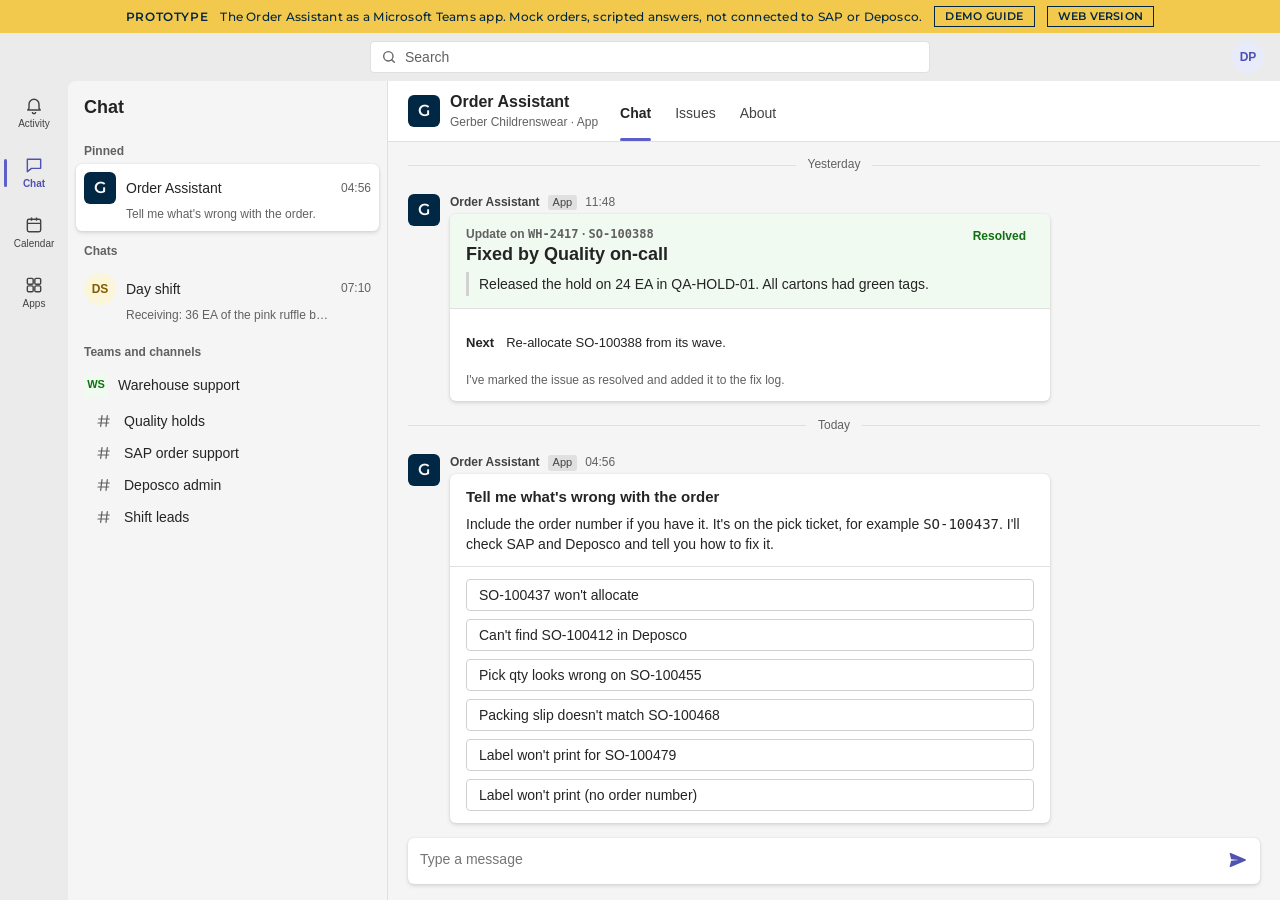
==== teams.html @ 1ad39b42 "Add a Microsoft Teams version of the prototype teams.html shows the Order Assistant as a Teams app, " ====
<!doctype html>
<html lang="en">
<head>
<meta charset="utf-8">
<title>Order Assistant in Teams</title>
<meta name="viewport" content="width=device-width, initial-scale=1, viewport-fit=cover">
<link rel="preconnect" href="https://fonts.googleapis.com">
<link rel="preconnect" href="https://fonts.gstatic.com" crossorigin>
<link rel="stylesheet" href="https://fonts.googleapis.com/css2?family=Montserrat:wght@500;600&display=swap">
<style>
/* The Teams client controls fonts and colors, so the chrome and cards use a neutral
   Teams-like theme. Gerber shows up where a real Teams app can: the app icon, name,
   copy and the prototype banner (Maize, from .claude/skills/gerber-style-guide). */
:root {
  /* Gerber brand primitives */
  --gcw-navy: #002744;
  --gcw-cream: #F9F5F3;
  --gcw-maize: #F2C94C;

  /* Teams-like host theme */
  --t-frame: #EBEBEB;
  --t-list: #F5F5F5;
  --t-thread: #F5F5F5;
  --t-card: #FFFFFF;
  --t-hover: #E6E6E6;
  --t-selected: #FFFFFF;
  --t-ink: #242424;
  --t-ink-2: #424242;
  --t-ink-3: #616161;
  --t-line: #E0E0E0;
  --t-line-strong: #D1D1D1;
  --t-accent: #5B5FC7;
  --t-accent-hover: #4F52B2;
  --t-accent-text: #4F52B2;
  --t-accent-soft: #E8EBFA;
  --t-accent-ink: #FFFFFF;
  --t-me: #E8EBFA;
  --t-bad: #B10E1C;
  --t-bad-soft: #FDF3F4;
  --t-ok: #0E700E;
  --t-ok-soft: #F1FAF1;
  --t-warn: #835B00;
  --t-warn-soft: #FBF6D9;
  --t-badge: #C4314B;
  --t-scrim: rgba(0, 0, 0, .4);
  --t-shadow: 0 2px 4px rgba(0, 0, 0, .12), 0 0 2px rgba(0, 0, 0, .1);
  --t-shadow-lg: 0 14px 28px rgba(0, 0, 0, .22), 0 0 8px rgba(0, 0, 0, .12);
  --app-icon: var(--gcw-navy);
  --app-icon-ink: var(--gcw-cream);
  --hivis: var(--gcw-maize);
  --hivis-ink: var(--gcw-navy);
  --font: "Segoe UI", "Segoe UI Web (West European)", -apple-system, BlinkMacSystemFont, Roboto, "Helvetica Neue", sans-serif;
  --mono: Consolas, "SF Mono", Menlo, ui-monospace, monospace;
  --brand: "Montserrat", "Helvetica Neue", Arial, sans-serif;
}
@media (prefers-color-scheme: dark) {
  :root:not([data-theme="light"]) {
    color-scheme: dark;
    --t-frame: #0A0A0A;
    --t-list: #1F1F1F;
    --t-thread: #1F1F1F;
    --t-card: #292929;
    --t-hover: #2E2E2E;
    --t-selected: #333333;
    --t-ink: #FFFFFF;
    --t-ink-2: #D6D6D6;
    --t-ink-3: #ADADAD;
    --t-line: #3D3D3D;
    --t-line-strong: #525252;
    --t-accent: #7F85F5;
    --t-accent-hover: #9299F7;
    --t-accent-text: #9EA2FF;
    --t-accent-soft: #2F2F4A;
    --t-accent-ink: #0A0A0A;
    --t-me: #2F2F4A;
    --t-bad: #F1707B;
    --t-bad-soft: #3E1F25;
    --t-ok: #54B054;
    --t-ok-soft: #052505;
    --t-warn: #F2C94C;
    --t-warn-soft: #3A2E0B;
    --t-badge: #E37D80;
    --t-scrim: rgba(0, 0, 0, .6);
    --t-shadow: 0 2px 4px rgba(0, 0, 0, .4), 0 0 2px rgba(0, 0, 0, .3);
    --t-shadow-lg: 0 14px 28px rgba(0, 0, 0, .5), 0 0 8px rgba(0, 0, 0, .4);
    --app-icon: #CEE2F7;
    --app-icon-ink: var(--gcw-navy);
  }
}
:root[data-theme="dark"] {
  color-scheme: dark;
  --t-frame: #0A0A0A;
  --t-list: #1F1F1F;
  --t-thread: #1F1F1F;
  --t-card: #292929;
  --t-hover: #2E2E2E;
  --t-selected: #333333;
  --t-ink: #FFFFFF;
  --t-ink-2: #D6D6D6;
  --t-ink-3: #ADADAD;
  --t-line: #3D3D3D;
  --t-line-strong: #525252;
  --t-accent: #7F85F5;
  --t-accent-hover: #9299F7;
  --t-accent-text: #9EA2FF;
  --t-accent-soft: #2F2F4A;
  --t-accent-ink: #0A0A0A;
  --t-me: #2F2F4A;
  --t-bad: #F1707B;
  --t-bad-soft: #3E1F25;
  --t-ok: #54B054;
  --t-ok-soft: #052505;
  --t-warn: #F2C94C;
  --t-warn-soft: #3A2E0B;
  --t-badge: #E37D80;
  --t-scrim: rgba(0, 0, 0, .6);
  --t-shadow: 0 2px 4px rgba(0, 0, 0, .4), 0 0 2px rgba(0, 0, 0, .3);
  --t-shadow-lg: 0 14px 28px rgba(0, 0, 0, .5), 0 0 8px rgba(0, 0, 0, .4);
  --app-icon: #CEE2F7;
  --app-icon-ink: var(--gcw-navy);
}

* { box-sizing: border-box; }
[hidden] { display: none !important; }
html, body { height: 100%; }
body {
  margin: 0; background: var(--t-frame); color: var(--t-ink);
  font: 14px/1.43 var(--font); -webkit-font-smoothing: antialiased;
}
button, input, select, textarea { font: inherit; color: inherit; }
button { cursor: pointer; }
button:disabled { cursor: default; }
:focus-visible { outline: 2px solid var(--t-accent); outline-offset: 1px; border-radius: 4px; }
.mono { font-family: var(--mono); font-variant-numeric: tabular-nums; }
svg { flex: none; }

/* ---------- Shell ---------- */
.app { height: 100%; display: grid; grid-template-rows: auto 48px 1fr; }
.proto {
  background: var(--hivis); color: var(--hivis-ink);
  font: 500 12px/1.3 var(--brand); letter-spacing: .02em;
  padding: 6px 16px; display: flex; gap: 12px; align-items: center; justify-content: center; flex-wrap: wrap; text-align: center;
}
.proto b { font-weight: 600; letter-spacing: .05em; text-transform: uppercase; }
.proto button, .proto a {
  background: transparent; border: 1px solid currentColor; border-radius: 0; color: inherit; text-decoration: none;
  padding: 2px 10px; font: 600 11px/1.4 var(--brand); text-transform: uppercase; letter-spacing: .02em;
}
.proto-short { display: none; }

.top { display: grid; grid-template-columns: 68px 1fr auto; align-items: center; gap: 12px; padding-right: 16px; background: var(--t-frame); }
.search {
  justify-self: center; width: min(560px, 100%); height: 32px; display: flex; align-items: center; gap: 8px;
  padding: 0 10px; border-radius: 4px; background: var(--t-card); color: var(--t-ink-3); font-size: 14px; border: 1px solid var(--t-line);
}
.me-av { width: 32px; height: 32px; }

.body { display: grid; grid-template-columns: 68px 320px 1fr; min-height: 0; }

/* rail */
.rail { display: flex; flex-direction: column; align-items: center; gap: 4px; padding-top: 4px; background: var(--t-frame); }
.rail button {
  position: relative; width: 60px; height: 56px; border: 0; background: transparent; border-radius: 6px;
  display: grid; place-items: center; align-content: center; gap: 2px; color: var(--t-ink-2); font-size: 10px;
}
.rail button:hover { background: var(--t-hover); }
.rail button[aria-current="true"] { color: var(--t-accent-text); font-weight: 600; }
.rail button[aria-current="true"]::before { content: ""; position: absolute; left: 0; top: 14px; bottom: 14px; width: 3px; border-radius: 2px; background: var(--t-accent); }
.count {
  position: absolute; top: 6px; left: 34px; min-width: 16px; height: 16px; padding: 0 4px; border-radius: 8px;
  background: var(--t-badge); color: #fff; font: 600 10px/16px var(--font); text-align: center;
}

/* list pane */
.list { background: var(--t-list); border-radius: 8px 0 0 0; display: flex; flex-direction: column; min-height: 0; border-right: 1px solid var(--t-line); }
.list-head { display: flex; align-items: center; gap: 10px; padding: 14px 16px 10px; }
.list-head h2 { margin: 0; font-size: 18px; font-weight: 700; flex: 1; }
.list-head .me-av { display: none; }
.list-body { overflow-y: auto; padding: 0 8px 16px; }
.sec { margin: 12px 8px 4px; font-size: 12px; font-weight: 600; color: var(--t-ink-3); }
.row {
  width: 100%; display: grid; grid-template-columns: 32px 1fr auto; gap: 2px 10px; align-items: center; text-align: left;
  padding: 8px; border: 0; border-radius: 6px; background: transparent;
}
.row:hover { background: var(--t-hover); }
.row[aria-current="true"] { background: var(--t-selected); box-shadow: var(--t-shadow); }
.row .nm { font-size: 14px; white-space: nowrap; overflow: hidden; text-overflow: ellipsis; }
.row .pv { grid-column: 2; font-size: 12px; color: var(--t-ink-3); white-space: nowrap; overflow: hidden; text-overflow: ellipsis; }
.row .tm { grid-row: 1; grid-column: 3; font-size: 12px; color: var(--t-ink-3); }
.row .un { grid-row: 2; grid-column: 3; justify-self: end; min-width: 18px; height: 18px; padding: 0 5px; border-radius: 9px; background: var(--t-badge); color: #fff; font: 600 11px/18px var(--font); text-align: center; }
.row.unread .nm, .row.unread .pv { font-weight: 700; color: var(--t-ink); }
.row.ch { grid-template-columns: 20px 1fr auto; padding: 6px 8px 6px 18px; }
.row.ch .pv { display: none; }
.row.team { grid-template-columns: 24px 1fr; cursor: default; }
.row.team:hover { background: transparent; }

.av {
  width: 32px; height: 32px; border-radius: 50%; display: inline-flex; align-items: center; justify-content: center;
  font: 600 12px/1 var(--font); background: var(--t-accent-soft); color: var(--t-accent-text); position: relative;
}
.av.app { border-radius: 6px; background: var(--app-icon); color: var(--app-icon-ink); font: 600 16px/1 var(--brand); }
.av.sm { width: 24px; height: 24px; font-size: 10px; }
.av.app.sm { font-size: 12px; border-radius: 4px; }
.av.team { width: 24px; height: 24px; border-radius: 4px; background: var(--t-ok-soft); color: var(--t-ok); font-size: 11px; }
.av.grp { background: var(--t-warn-soft); color: var(--t-warn); }
.av .dot { position: absolute; right: -1px; bottom: -1px; width: 10px; height: 10px; border-radius: 50%; background: #6BB700; border: 2px solid var(--t-list); }
.hash { color: var(--t-ink-3); display: grid; place-items: center; }

/* main pane */
.main { background: var(--t-thread); display: grid; grid-template-rows: auto 1fr auto auto; min-height: 0; min-width: 0; }
.main-head { display: flex; align-items: center; gap: 12px; padding: 10px 20px 0; background: var(--t-card); border-bottom: 1px solid var(--t-line); flex-wrap: wrap; }
.main-head .who { display: flex; align-items: center; gap: 10px; padding-bottom: 10px; min-width: 0; }
.main-head h1 { margin: 0; font-size: 16px; font-weight: 700; white-space: nowrap; overflow: hidden; text-overflow: ellipsis; }
.main-head .crumb { font-size: 12px; color: var(--t-ink-3); }
.tabs { display: flex; gap: 4px; align-self: stretch; }
.tabs button {
  border: 0; background: transparent; padding: 6px 10px 12px; font-size: 14px; color: var(--t-ink-2); position: relative;
}
.tabs button[aria-selected="true"] { font-weight: 600; color: var(--t-ink); }
.tabs button[aria-selected="true"]::after { content: ""; position: absolute; left: 10px; right: 10px; bottom: 0; height: 3px; border-radius: 2px; background: var(--t-accent); }
.back { display: none; border: 0; background: transparent; width: 44px; height: 44px; margin: -6px -10px 4px -14px; place-items: center; color: var(--t-ink-2); }

.feed { overflow-y: auto; padding: 16px 20px 8px; }
.feed-inner { max-width: 880px; margin: 0 auto; display: flex; flex-direction: column; gap: 2px; }

.divider { display: flex; align-items: center; gap: 12px; margin: 14px 0 8px; font-size: 12px; color: var(--t-ink-3); }
.divider::before, .divider::after { content: ""; flex: 1; height: 1px; background: var(--t-line); }

.m { display: grid; grid-template-columns: 32px minmax(0, 1fr); gap: 0 10px; margin-top: 10px; }
.m.cont { margin-top: 4px; }
.m.cont .av { visibility: hidden; height: 0; }
.meta { font-size: 12px; color: var(--t-ink-3); margin-bottom: 3px; display: flex; gap: 8px; align-items: baseline; }
.meta b { font-weight: 600; color: var(--t-ink-2); }
.meta .tag { font-size: 11px; padding: 0 5px; border-radius: 3px; background: var(--t-line); color: var(--t-ink-2); }
.bub { background: var(--t-card); border-radius: 6px; padding: 8px 12px; box-shadow: var(--t-shadow); max-width: min(620px, 100%); justify-self: start; white-space: pre-wrap; overflow-wrap: anywhere; }
.bub.trace { background: transparent; box-shadow: none; padding: 2px 0; color: var(--t-ink-3); font-size: 13px; white-space: normal; }
.trace ul { list-style: none; margin: 0; padding: 0; display: grid; gap: 2px; }
.trace li { display: flex; gap: 6px; }
.trace li::before { content: "✓"; color: var(--t-ok); font-weight: 700; }
.trace li.run::before { content: "…"; color: var(--t-ink-3); }

.m.me { grid-template-columns: minmax(0, 1fr); justify-items: end; margin-top: 12px; }
.m.me .meta { justify-content: flex-end; }
.m.me .bub { background: var(--t-me); box-shadow: none; justify-self: end; }

.typing { display: inline-flex; gap: 4px; padding: 12px 14px; }
.typing span { width: 6px; height: 6px; border-radius: 50%; background: var(--t-ink-3); animation: blink 1.2s infinite ease-in-out; }
.typing span:nth-child(2) { animation-delay: .15s; }
.typing span:nth-child(3) { animation-delay: .3s; }
@keyframes blink { 0%, 80%, 100% { opacity: .25; } 40% { opacity: 1; } }

/* Adaptive Card look */
.ac { background: var(--t-card); border-radius: 6px; box-shadow: var(--t-shadow); width: min(600px, 100%); overflow: hidden; justify-self: start; }
.ac-sec { padding: 12px 16px; display: grid; gap: 6px; }
.ac-sec + .ac-sec { border-top: 1px solid var(--t-line); }
.ac-sec.attn { background: var(--t-bad-soft); }
.ac-sec.good { background: var(--t-ok-soft); }
.ac-sec.warn { background: var(--t-warn-soft); }
.ac-sec.acc { background: var(--t-accent-soft); }
.ac .sub { font-size: 12px; font-weight: 600; color: var(--t-ink-3); }
.ac h3 { margin: 0; font-size: 18px; font-weight: 600; line-height: 1.3; }
.ac h4 { margin: 0; font-size: 15px; font-weight: 600; }
.ac p { margin: 0; }
.ac .small { font-size: 12px; color: var(--t-ink-3); }
.ac .hrow { display: flex; justify-content: space-between; align-items: flex-start; gap: 12px; }
.badge { display: inline-flex; align-items: center; white-space: nowrap; font-size: 12px; font-weight: 600; padding: 2px 8px; border-radius: 999px; }
.badge.bad { background: var(--t-card); color: var(--t-bad); border: 1px solid currentColor; }
.badge.ok { background: var(--t-ok-soft); color: var(--t-ok); }
.badge.warn { background: var(--t-warn-soft); color: var(--t-warn); }
.badge.open { background: var(--t-accent-soft); color: var(--t-accent-text); }
.ac table { width: 100%; border-collapse: collapse; font-size: 13px; }
.ac th, .ac td { text-align: left; padding: 6px 16px; border-top: 1px solid var(--t-line); vertical-align: top; }
.ac th { font-size: 12px; font-weight: 600; color: var(--t-ink-3); border-top: 0; }
.ac td.v { font-family: var(--mono); }
.ac tr.diff td { background: var(--t-bad-soft); }
.ac tr.diff td.v.wms, .ac tr.diff td.flag { color: var(--t-bad); font-weight: 600; }
.ac td.flag { width: 28px; text-align: center; font-family: var(--mono); color: var(--t-ok); }
.ac .tbl { overflow-x: auto; }
.facts { display: grid; grid-template-columns: max-content 1fr; gap: 2px 12px; font-size: 13px; }
.facts dt { font-weight: 600; }
.facts dd { margin: 0; }
.quote { border-left: 3px solid var(--t-line-strong); padding: 2px 0 2px 10px; }
.ac-actions { display: flex; flex-wrap: wrap; gap: 8px; padding: 0 16px 12px; }
.ac-sec + .ac-actions { padding-top: 12px; border-top: 1px solid var(--t-line); }
.ac-actions.stack { flex-direction: column; }
.btn {
  min-height: 32px; padding: 4px 12px; border-radius: 4px; border: 1px solid var(--t-line-strong);
  background: var(--t-card); font-weight: 600; font-size: 14px; text-align: center;
}
.btn:hover:not(:disabled) { background: var(--t-hover); }
.btn.pri { background: var(--t-accent); border-color: transparent; color: var(--t-accent-ink); }
.btn.pri:hover:not(:disabled) { background: var(--t-accent-hover); }
.btn:disabled { color: var(--t-ink-3); background: transparent; border-color: var(--t-line); }
.ac-actions.stack .btn { text-align: left; font-weight: 400; }

.steps { list-style: none; margin: 0; padding: 0; }
.steps li + li { border-top: 1px solid var(--t-line); }
.steps label { display: grid; grid-template-columns: 20px 1fr; gap: 10px; padding: 10px 16px; cursor: pointer; }
.steps input { width: 18px; height: 18px; margin: 1px 0 0; accent-color: var(--t-accent); }
.steps .txt { display: grid; gap: 2px; }
.steps .wh { font-size: 12px; font-weight: 600; color: var(--t-ink-3); }
.steps .wh.you { color: var(--t-accent-text); }
.steps .where { font: 12px/1.4 var(--mono); color: var(--t-ink-3); overflow-wrap: anywhere; }
.steps li.done .main-t { color: var(--t-ink-3); text-decoration: line-through; }

/* suggested actions + composer */
.suggest { display: flex; flex-wrap: wrap; gap: 8px; justify-content: flex-end; padding: 8px 20px 0; max-width: 920px; width: 100%; margin: 0 auto; }
.sa {
  min-height: 32px; padding: 4px 12px; border-radius: 4px; border: 1px solid var(--t-accent);
  background: var(--t-card); color: var(--t-accent-text); font-weight: 600; font-size: 14px;
}
.sa:hover { background: var(--t-accent-soft); }
.composer { padding: 8px 20px 16px; padding-bottom: calc(16px + env(safe-area-inset-bottom, 0px)); }
.composer form {
  max-width: 880px; margin: 0 auto; display: flex; align-items: flex-end; gap: 6px;
  background: var(--t-card); border-radius: 6px; box-shadow: var(--t-shadow); padding: 4px 4px 4px 12px; border-bottom: 2px solid transparent;
}
.composer form:focus-within { border-bottom-color: var(--t-accent); }
.composer textarea { flex: 1; resize: none; border: 0; background: transparent; padding: 8px 0; min-height: 36px; max-height: 140px; line-height: 1.4; outline: none; }
.send-btn { width: 36px; height: 36px; border: 0; border-radius: 4px; background: transparent; color: var(--t-accent-text); display: grid; place-items: center; }
.send-btn:hover { background: var(--t-accent-soft); }
.note-bar { max-width: 880px; margin: 0 auto; font-size: 12px; color: var(--t-ink-3); text-align: center; }

/* tabs content */
.page { max-width: 880px; margin: 0 auto; display: grid; gap: 12px; }
.page h2 { margin: 4px 0 0; font-size: 18px; font-weight: 600; }
.page p { margin: 0; color: var(--t-ink-2); max-width: 70ch; }
.panel { background: var(--t-card); border-radius: 6px; box-shadow: var(--t-shadow); overflow-x: auto; }
.panel table { width: 100%; border-collapse: collapse; font-size: 13px; }
.panel th, .panel td { text-align: left; padding: 8px 14px; border-top: 1px solid var(--t-line); vertical-align: top; }
.panel th { border-top: 0; font-size: 12px; font-weight: 600; color: var(--t-ink-3); }

/* channel posts */
.post { background: var(--t-card); border-radius: 6px; box-shadow: var(--t-shadow); margin-top: 12px; scroll-margin-top: 12px; }
.post.flash { outline: 2px solid var(--t-accent); }
.post-main { display: grid; grid-template-columns: 32px minmax(0, 1fr); gap: 0 10px; padding: 12px 16px; }
.post .ac { box-shadow: none; border: 1px solid var(--t-line); }
.replies { border-top: 1px solid var(--t-line); padding: 4px 16px 10px 58px; display: grid; gap: 2px; }
.reply { display: grid; grid-template-columns: 24px minmax(0, 1fr); gap: 0 8px; margin-top: 8px; }
.reply p { margin: 0; }
.reply-box { margin-top: 10px; font-size: 13px; color: var(--t-ink-3); border: 1px solid var(--t-line); border-radius: 4px; padding: 6px 10px; }
.empty-state { text-align: center; color: var(--t-ink-3); padding: 40px 16px; }

/* activity */
.act { width: 100%; display: grid; grid-template-columns: 32px 1fr; gap: 2px 10px; text-align: left; padding: 10px 8px; border: 0; border-radius: 6px; background: transparent; }
.act:hover { background: var(--t-hover); }
.act .t { font-size: 13px; }
.act .s { grid-column: 2; font-size: 12px; color: var(--t-ink-3); }
.act.unread .t { font-weight: 700; }

/* toast */
.toast {
  position: fixed; right: 20px; bottom: 20px; z-index: 40; width: min(360px, calc(100% - 32px));
  background: var(--t-card); border-radius: 8px; box-shadow: var(--t-shadow-lg); padding: 12px 14px;
  display: grid; grid-template-columns: 32px 1fr; gap: 2px 10px; text-align: left; border: 0;
}
.toast .t { font-weight: 600; font-size: 13px; }
.toast .s { grid-column: 2; font-size: 13px; color: var(--t-ink-2); }

/* dialog (Teams task module) */
.scrim { position: fixed; inset: 0; background: var(--t-scrim); display: grid; place-items: center; padding: 16px; z-index: 30; }
.dlg { width: min(600px, 100%); max-height: calc(100% - 32px); display: flex; flex-direction: column; background: var(--t-card); border-radius: 8px; box-shadow: var(--t-shadow-lg); }
.dlg header { display: flex; align-items: center; gap: 10px; padding: 16px 20px 8px; }
.dlg header h2 { margin: 0; font-size: 18px; font-weight: 600; flex: 1; }
.x { width: 32px; height: 32px; border: 0; border-radius: 4px; background: transparent; display: grid; place-items: center; color: var(--t-ink-2); }
.x:hover { background: var(--t-hover); }
.dlg .dbody { padding: 8px 20px 12px; overflow-y: auto; display: grid; gap: 12px; }
.dlg .dbody > p { margin: 0; color: var(--t-ink-2); }
.row2 { display: grid; grid-template-columns: 1fr 1fr; gap: 12px; }
.field { display: grid; gap: 4px; }
.field label { font-size: 13px; font-weight: 600; }
.field select, .field textarea {
  width: 100%; border: 1px solid var(--t-line-strong); border-bottom-color: var(--t-ink-3); border-radius: 4px;
  background: var(--t-card); padding: 6px 8px; min-height: 32px;
}
.field textarea { min-height: 240px; resize: vertical; font: 12.5px/1.5 var(--mono); }
.dlg footer { display: flex; justify-content: flex-end; align-items: center; gap: 8px; padding: 12px 20px 16px; flex-wrap: wrap; }
.dlg footer .note { margin-right: auto; font-size: 12px; color: var(--t-ink-3); }
.guide table { width: 100%; border-collapse: collapse; font-size: 13px; }
.guide th, .guide td { text-align: left; padding: 6px 8px; border-top: 1px solid var(--t-line); vertical-align: top; }
.guide th { border-top: 0; font-size: 12px; color: var(--t-ink-3); }
.guide ol { margin: 0; padding-left: 20px; color: var(--t-ink-2); display: grid; gap: 4px; }

/* ---------- Phone: Teams mobile layout ---------- */
@media (max-width: 700px) {
  .app { grid-template-rows: auto 1fr; }
  .top { display: none; }
  .proto { gap: 8px; font-size: 11px; flex-wrap: nowrap; padding-inline: 12px; }
  .proto-long { display: none; }
  .proto-short { display: inline; }
  .proto button, .proto a { white-space: nowrap; padding-inline: 8px; }
  .body { grid-template-columns: 1fr; grid-template-rows: 1fr auto; }
  .list { grid-row: 1; border-radius: 0; border-right: 0; }
  .list-head .me-av { display: grid; }
  .rail {
    grid-row: 2; flex-direction: row; justify-content: space-around; padding: 0 0 env(safe-area-inset-bottom, 0px);
    background: var(--t-card); border-top: 1px solid var(--t-line);
  }
  .rail button { height: 56px; flex: 1; }
  .rail button[aria-current="true"]::before { left: 30%; right: 30%; top: 0; bottom: auto; width: auto; height: 3px; }
  .count { left: calc(50% + 4px); }
  .main { display: none; grid-row: 1 / -1; }
  .app.conv-open .list, .app.conv-open .rail { display: none; }
  .app.conv-open .main { display: grid; }
  .back { display: grid; }
  .main-head { padding: 8px 16px 0; }
  .feed, .composer, .suggest { padding-left: 12px; padding-right: 12px; }
  .row, .act { min-height: 56px; }
  .btn, .sa { min-height: 44px; }
  .bub, .ac { max-width: 100%; }
  .ac th, .ac td { padding-inline: 10px; }
  .row2 { grid-template-columns: 1fr; }
  .scrim { padding: 0; }
  .dlg { width: 100%; height: 100%; max-height: none; border-radius: 0; }
  .replies { padding-left: 16px; }
  .toast { right: 16px; bottom: 72px; }
}
@media (prefers-reduced-motion: reduce) {
  * { animation: none !important; transition: none !important; scroll-behavior: auto !important; }
}
</style>
</head>
<body>
<div class="app" id="app">
  <div class="proto" role="note">
    <b>Prototype</b>
    <span class="proto-long">The Order Assistant as a Microsoft Teams app. Mock orders, scripted answers, not connected to SAP or Deposco.</span>
    <span class="proto-short">Mock data</span>
    <button type="button" data-act="guide">Demo guide</button>
    <a href="index.html">Web version</a>
  </div>

  <header class="top">
    <span></span>
    <div class="search" aria-hidden="true">
      <svg width="16" height="16" viewBox="0 0 24 24" fill="none" stroke="currentColor" stroke-width="2" stroke-linecap="round"><circle cx="11" cy="11" r="7"/><path d="M20 20l-4-4"/></svg>
      Search
    </div>
    <span class="av me-av" title="You (day shift picker)">DP</span>
  </header>

  <div class="body">
    <nav class="rail" id="rail" aria-label="App bar"></nav>
    <aside class="list" id="list" aria-label="Chats and channels"></aside>
    <section class="main" id="main" aria-label="Conversation">
      <div class="main-head" id="main-head"></div>
      <div class="feed" id="feed" aria-live="polite"><div class="feed-inner" id="feed-inner"></div></div>
      <div class="suggest" id="suggest" aria-label="Suggested replies"></div>
      <div class="composer" id="composer-wrap">
        <form id="composer">
          <textarea id="input" rows="1" aria-label="Type a message" placeholder="Type a message"></textarea>
          <button type="submit" class="send-btn" aria-label="Send">
            <svg width="20" height="20" viewBox="0 0 24 24" fill="currentColor"><path d="M3.4 20.4l17.5-7.5a1 1 0 000-1.8L3.4 3.6a.9.9 0 00-1.3 1l1.6 6.4 9.3 1-9.3 1-1.6 6.4a.9.9 0 001.3 1z"/></svg>
          </button>
        </form>
      </div>
    </section>
  </div>
</div>

<div class="scrim" id="esc-scrim" hidden>
  <div class="dlg" role="dialog" aria-modal="true" aria-labelledby="esc-title">
    <header>
      <span class="av app sm" aria-hidden="true">G</span>
      <h2 id="esc-title">Escalate to the system owner</h2>
      <button type="button" class="x" data-act="esc-cancel" aria-label="Close">
        <svg width="16" height="16" viewBox="0 0 24 24" fill="none" stroke="currentColor" stroke-width="2" stroke-linecap="round"><path d="M6 6l12 12M18 6L6 18"/></svg>
      </button>
    </header>
    <div class="dbody">
      <p>I've drafted the ticket from this chat. It's posted to the owner team's channel in Teams, and their reply comes back here.</p>
      <div class="row2">
        <div class="field">
          <label for="esc-team">Send to</label>
          <select id="esc-team">
            <option>SAP order support</option>
            <option>Deposco admin</option>
            <option>Quality team (inventory holds)</option>
            <option>Shift lead</option>
          </select>
        </div>
        <div class="field">
          <label for="esc-pri">Priority</label>
          <select id="esc-pri">
            <option value="High">High · ships today</option>
            <option value="Normal">Normal</option>
          </select>
        </div>
      </div>
      <div class="field">
        <label for="esc-body">Ticket details</label>
        <textarea id="esc-body"></textarea>
      </div>
    </div>
    <footer>
      <span class="note">Prototype: nothing is sent.</span>
      <button type="button" class="btn" data-act="esc-cancel">Cancel</button>
      <button type="button" class="btn pri" id="esc-send">Send</button>
    </footer>
  </div>
</div>

<div class="scrim guide" id="guide-scrim" hidden>
  <div class="dlg" role="dialog" aria-modal="true" aria-labelledby="guide-title">
    <header>
      <h2 id="guide-title">Demo guide</h2>
      <button type="button" class="x" data-act="guide-close" aria-label="Close">
        <svg width="16" height="16" viewBox="0 0 24 24" fill="none" stroke="currentColor" stroke-width="2" stroke-linecap="round"><path d="M6 6l12 12M18 6L6 18"/></svg>
      </button>
    </header>
    <div class="dbody">
      <p>The same five mock orders as the web version. Type a phrase in the Order Assistant chat or tap a button on the welcome card.</p>
      <table>
        <thead><tr><th>Order</th><th>Problem on the floor</th><th>Root cause</th></tr></thead>
        <tbody id="guide-rows"></tbody>
      </table>
      <p><b>What's different in Teams</b></p>
      <ol>
        <li>Answers to the assistant's questions are suggested replies above the message box. They disappear once you answer, as in Teams.</li>
        <li>Escalations open a Teams dialog and post a card to the owner team's channel under <b>Warehouse support</b>.</li>
        <li>Open that channel to play the system owner. Select <b>Assign to me</b>, then <b>Mark fixed</b>. The update arrives in the warehouse user's chat, in Activity and as a notification.</li>
        <li>Make the window narrow (under 700px) to see the phone layout.</li>
      </ol>
    </div>
    <footer><button type="button" class="btn pri" data-act="guide-close">Close</button></footer>
  </div>
</div>

<div id="toast-wrap"></div>

<script>
(function () {
  "use strict";

  const reduceMotion = window.matchMedia && window.matchMedia("(prefers-reduced-motion: reduce)").matches;
  const esc = s => String(s).replace(/[&<>"']/g, c => ({ "&": "&amp;", "<": "&lt;", ">": "&gt;", '"': "&quot;", "'": "&#39;" }[c]));
  const hhmm = (d = new Date()) => String(d.getHours()).padStart(2, "0") + ":" + String(d.getMinutes()).padStart(2, "0");
  const wait = ms => new Promise(r => setTimeout(r, reduceMotion ? ms / 3 : ms));
  const $ = id => document.getElementById(id);

  const ICON = {
    activity: '<svg width="20" height="20" viewBox="0 0 24 24" fill="none" stroke="currentColor" stroke-width="1.7" stroke-linejoin="round"><path d="M6 16V11a6 6 0 0112 0v5l1.5 2h-15z"/><path d="M10 20.5a2 2 0 004 0"/></svg>',
    chat: '<svg width="20" height="20" viewBox="0 0 24 24" fill="none" stroke="currentColor" stroke-width="1.7" stroke-linejoin="round"><path d="M4 5h16v11H9l-5 4z"/></svg>',
    calendar: '<svg width="20" height="20" viewBox="0 0 24 24" fill="none" stroke="currentColor" stroke-width="1.7"><rect x="4" y="5" width="16" height="15" rx="2"/><path d="M4 10h16M9 3v4M15 3v4"/></svg>',
    apps: '<svg width="20" height="20" viewBox="0 0 24 24" fill="none" stroke="currentColor" stroke-width="1.7"><rect x="4" y="4" width="7" height="7" rx="1.5"/><rect x="13" y="4" width="7" height="7" rx="1.5"/><rect x="4" y="13" width="7" height="7" rx="1.5"/><rect x="13" y="13" width="7" height="7" rx="1.5"/></svg>',
    back: '<svg width="20" height="20" viewBox="0 0 24 24" fill="none" stroke="currentColor" stroke-width="2" stroke-linecap="round" stroke-linejoin="round"><path d="M15 5l-7 7 7 7"/></svg>',
    hash: '<svg width="16" height="16" viewBox="0 0 24 24" fill="none" stroke="currentColor" stroke-width="1.8" stroke-linecap="round"><path d="M9 4L7 20M17 4l-2 16M4 9h16M3 15h16"/></svg>'
  };
  const APP_AV = (sm) => `<span class="av app${sm ? " sm" : ""}" aria-hidden="true">G</span>`;

  // ---------- Mock data (fictional, same as the web version) ----------
  const ORDERS = {
    "SO-100412": { no: "SO-100412", customer: "Brightside Boutique", scenario: "missing", ship: "Ships today · 15:00 UPS pickup", today: true },
    "SO-100437": { no: "SO-100437", customer: "Little Harbor Kids Co.", scenario: "short", ship: "Ships today · 15:00 UPS pickup", today: true },
    "SO-100455": { no: "SO-100455", customer: "Maple & Moss Baby", scenario: "uom", ship: "Ships 2 Oct", today: false },
    "SO-100468": { no: "SO-100468", customer: "Northstar Department Stores", scenario: "changed", ship: "Ships today · 16:30 LTL pickup", today: true },
    "SO-100479": { no: "SO-100479", customer: "Tiny Trails Outfitters", scenario: "address", ship: "Ships today · 15:00 UPS pickup", today: true },
    // history only
    "SO-100391": { no: "SO-100391", customer: "Pebble Lane Kids", scenario: "address", ship: "Shipped 30 Sep", today: false },
    "SO-100388": { no: "SO-100388", customer: "Cedar & Clover Baby", scenario: "short", ship: "Ships 2 Oct", today: false },
    "SO-100402": { no: "SO-100402", customer: "Riverbend Family Stores", scenario: "uom", ship: "Shipped 29 Sep", today: false }
  };

  const LABELS = {
    missing: "Order isn't in Deposco",
    short: "Order won't allocate",
    uom: "Pick quantity looks wrong",
    changed: "Packing list doesn't match the order",
    address: "Shipping label won't print"
  };
  const DEMO = { missing: "SO-100412", short: "SO-100437", uom: "SO-100455", changed: "SO-100468", address: "SO-100479" };

  const PATTERNS = {
    address: /label|address|carrier|\bups\b|fedex|usps|ship.?to|\bzip\b|postal|validation|rate/i,
    uom: /\buom\b|unit of measure|multi-?pack|\d-?packs?\b|case pack|eaches|\bpk\b|qty.*(wrong|off)|quantity.*(wrong|off)|wrong (qty|quantity)|units? (don'?t|do not) match|packs? vs/i,
    changed: /chang|added|extra (line|item)|packing (list|slip)|doesn'?t match the order|different (qty|quantity)|amend|updated/i,
    missing: /not (in|showing|show(ing)? up|appearing|found)|can'?t find|cannot find|missing|no order|doesn'?t (show|appear|exist)|isn'?t in|didn'?t drop|never (came|arrived|dropped)/i,
    short: /allocat|short|not enough|inventory|stock|on ?hand|available|won'?t release|wave/i
  };
  function detect(text) {
    let best = null, n = 0;
    for (const key of Object.keys(PATTERNS)) {
      const m = text.match(new RegExp(PATTERNS[key].source, "gi"));
      if (m && m.length > n) { best = key; n = m.length; }
    }
    return best;
  }
  function findOrderNo(text) {
    const m = text.match(/\bSO[-\s]?(\d{6})\b/i) || text.match(/\b(1\d{5})\b/);
    return m ? "SO-" + m[1] : null;
  }

  // ---------- Owner channels (Warehouse support team) ----------
  const CHANNELS = {
    quality: { name: "Quality holds", team: "Quality team (inventory holds)", owner: "Quality on-call", initials: "QA", posts: [], unread: 0 },
    sap: { name: "SAP order support", team: "SAP order support", owner: "SAP support on-call", initials: "SA", posts: [], unread: 0 },
    deposco: { name: "Deposco admin", team: "Deposco admin", owner: "Deposco admin on-call", initials: "DA", posts: [], unread: 0 },
    shift: { name: "Shift leads", team: "Shift lead", owner: "Shift lead on-call", initials: "SL", posts: [], unread: 0 }
  };
  const chFor = team => Object.keys(CHANNELS).find(k => CHANNELS[k].team === team) || "shift";

  // ---------- Scenarios (same scripts as the web version, plus the owner's reply) ----------
  const FIXED = ["Yes, it's fixed", "No, escalate"];

  const SCEN = {
    missing: {
      team: "SAP order support",
      ask: "Please reprocess outbound IDoc 0000048213 so the order reaches Deposco.",
      reply: "Reprocessed IDoc 0000048213. It's status 53 now and the order is in Deposco.",
      next: o => `Search Deposco for ${o.no} and add it to the next wave.`,
      async run(c, o) {
        await trace(c, [
          `Found ${o.no} in SAP: delivery 80041277, created today 07:58`,
          "Searched Deposco outbound orders: no match",
          "Checked the SAP → Deposco interface log"
        ]);
        const urg = await ask(c, `I found ${o.no} in SAP, but Deposco never received it. Is this order on today's truck?`, ["Yes, ships today", "No, later this week"], "urgency");
        c.urgent = /yes/i.test(urg);
        await post(c, {
          kind: "diagnosis", title: "The order never reached Deposco", sev: "Blocked",
          item: `${o.customer} · 2 lines · 84 EA`,
          rows: [
            ["Order status", "Released · delivery 80041277", "Not found", true],
            ["Outbound IDoc", "0000048213 · status 51 (error)", "Nothing received", true],
            ["Error text", "Ship-to 300218 locked by another user", "—", true],
            ["Customer", o.customer, "—", false]
          ],
          cause: "SAP tried to send the order at 07:59 while someone was editing the customer record. The send failed and SAP doesn't retry it on its own. The lock cleared at 08:31, so a resend will work.",
          owner: "Shift lead (SAP access) or SAP order support"
        }, 900);
        await post(c, {
          kind: "steps", title: "Get the order into Deposco",
          items: [
            { who: "Shift lead", text: "Resend IDoc 0000048213 from the SAP interface monitor.", where: "SAP › BD87 › Status 51 › Reprocess" },
            { who: "You", text: "Wait 5 minutes, then search Deposco for the order.", where: `Deposco › Orders › Outbound › search ${o.no}` },
            { who: "You", text: "When it shows as New, add it to the next wave and pick as normal." }
          ]
        });
        if (c.urgent) await say(c, "The UPS pickup is at 15:00. If the order isn't in Deposco by 14:00, escalate and the SAP team will push it through by hand.");
        await fixcheck(c);
      }
    },

    short: {
      team: "Quality team (inventory holds)",
      ask: "Please release the inspection hold on 36 EA of 2210-3M-PNK in QA-HOLD-01 (PO 4500082231) so the order can allocate.",
      reply: "Released the hold on 36 EA in QA-HOLD-01. All 6 cartons had green tags.",
      next: o => `Re-allocate ${o.no} from wave W-2287. It should allocate all 30 EA now.`,
      async run(c, o) {
        await trace(c, [`Loaded ${o.no}: 3 lines, wave W-2287`]);
        await ask(c, "Which line won't allocate?", ["Line 10 · 2210-3M-PNK", "Line 20 · 2214-6M-WHT", "Not sure"], "line");
        const bin = await ask(c, "Have you checked the pick location, A-14-03?", ["Bin is empty", "There's stock in the bin", "Haven't checked"], "bin");
        await trace(c, [
          "Compared SAP stock with Deposco available inventory",
          "Checked Deposco locations and hold status for 2210-3M-PNK",
          "Found receipt for PO 4500082231 on 28 Sep"
        ]);
        await post(c, {
          kind: "diagnosis", title: "Stock is on an inspection hold in Deposco", sev: "Can't allocate",
          item: "2210-3M-PNK · Baby Girls Pink Ruffle Bodysuit, 0-3M · line 10",
          rows: [
            ["Ordered", "30 EA", "30 EA · 12 allocated", true],
            ["On hand", "48 EA", "48 EA", false],
            ["Available to allocate", "48 EA unrestricted", "12 EA", true],
            ["Where it is", "Plant 1000 · SLoc 0001", "A-14-03: 12 EA\nQA-HOLD-01: 36 EA", true],
            ["Hold status", "None", "Inspection hold since 28 Sep", true]
          ],
          cause: "Receiving put 36 units into inspection on 28 Sep. SAP posted them as unrestricted stock, but Deposco still has them on hold, so it can only allocate the 12 units in the pick face.",
          owner: "Quality team"
        }, 900);
        if (/stock/i.test(bin)) await say(c, "You said there's stock in A-14-03. Deposco expects 12 EA there. If you count more, record a cycle count once this is fixed.");
        await post(c, {
          kind: "steps", title: "Release the held stock",
          items: [
            { who: "You", text: "Go to QA-HOLD-01 and confirm 6 cartons of 2210-3M-PNK (6 × 6 EA)." },
            { who: "You", text: "Check each carton for an inspection tag. A green tag means it passed." },
            { who: "Quality team", text: "Release the hold in Deposco. Warehouse users can't release inspection holds.", where: "Deposco › Inventory › Holds › QA-HOLD-01" },
            { who: "You", text: "After the release, re-allocate the order from the wave.", where: "Deposco › Waves › W-2287 › Re-allocate" }
          ]
        });
        await say(c, "Step 3 needs the Quality team. If the cartons have green tags, escalate now and I'll post it to their channel.");
        await fixcheck(c);
      }
    },

    uom: {
      team: "Deposco admin",
      ask: "Item sync for 3305-NB-MLT failed on 29 Sep. Please check why the nightly item master job failed so other new pack units aren't affected.",
      reply: "The item job timed out on 29 Sep. I re-ran it for every item changed that day.",
      next: () => "Nothing to do on the floor. The fix covers other new pack units too.",
      async run(c, o) {
        await trace(c, [`Loaded ${o.no}: 1 line, 3305-NB-MLT`]);
        await ask(c, "What does the pick screen tell you to pick?", ["10 each", "10 packs", "Something else"], "seen");
        await trace(c, [
          "Compared order quantity and unit in SAP and Deposco",
          "Checked item master sync history for 3305-NB-MLT"
        ]);
        await post(c, {
          kind: "diagnosis", title: "Unit of measure mismatch", sev: "Will ship short",
          item: "3305-NB-MLT · 5-Pack Baby Neutral Assorted Short-Sleeve Bodysuits, NEWBORN",
          rows: [
            ["Order quantity", "10 PK", "10 EA", true],
            ["Pack size", "1 PK = 5 EA", "No PK unit set up", true],
            ["Pieces to ship", "50 EA", "10 EA", true],
            ["Item master sync", "Changed 29 Sep 05:40", "Sync failed 29 Sep 06:02", true]
          ],
          cause: "The pack unit was added to this item in SAP on 29 Sep, but the nightly item sync to Deposco failed. Deposco reads 10 packs as 10 single pieces, so the order would ship 40 pieces short.",
          owner: "Deposco admin (item master)"
        }, 900);
        await post(c, {
          kind: "action", title: "I re-ran the item sync for 3305-NB-MLT",
          detail: `Sent at ${hhmm()}. Deposco now shows 1 PK = 5 EA.`
        }, 1100);
        await post(c, {
          kind: "steps", title: "Re-allocate with the right quantity",
          items: [
            { who: "You", text: "Stop picking this line. If you already picked 10 single pieces, keep them at the pack station." },
            { who: "You", text: "Unallocate the order so Deposco drops the old pick.", where: `Deposco › Orders › ${o.no} › Unallocate` },
            { who: "You", text: "Allocate it again. The pick should now read 10 PK (50 EA)." }
          ]
        });
        await fixcheck(c);
      }
    },

    changed: {
      team: "SAP order support",
      ask: "Order changed in SAP after wave release; Deposco rejected the change. Please resend ORDCHG once the order is removed from wave W-2291.",
      reply: "Resent the order change. Deposco accepted it.",
      next: o => `Add ${o.no} to a new wave and pick the extra units.`,
      async run(c, o) {
        await trace(c, [
          `Loaded ${o.no} in SAP: changed 30 Sep 15:20 by customer service`,
          `Loaded ${o.no} in Deposco: released to wave W-2291 on 30 Sep 11:02`
        ]);
        const stage = await ask(c, "How far along is the order?", ["Picking", "Picked, at the pack station", "Already packed"], "stage");
        await trace(c, ["Checked change messages for this order"]);
        await post(c, {
          kind: "diagnosis", title: "Deposco has an old version of the order", sev: "Blocked at pack",
          item: `${o.customer} · 3 lines in SAP, 2 in Deposco`,
          rows: [
            ["Line 10 · 2230-12M-NVY", "36 EA", "24 EA", true],
            ["Line 20 · 2231-12M-GRY", "24 EA", "24 EA", false],
            ["Line 30 · 2240-18M-RED", "12 EA (added)", "Not on order", true],
            ["Change message", "Sent 30 Sep 15:21", "Rejected: order in active wave", true]
          ],
          cause: "Customer service increased line 10 and added line 30 after the order was released to a wave. Deposco rejects changes to orders in an active wave, so the update never applied.",
          owner: "You, with the assistant resending the change"
        }, 900);
        if (/packed/i.test(stage)) await say(c, "Since it's already packed, don't unpack it. Keep the carton open and add the extra units at the pack station after step 4.");
        await post(c, {
          kind: "steps", title: "Apply the customer's change",
          items: [
            { who: "You", text: "Keep what's already picked together. Don't close or ship the order." },
            { who: "You", text: "Remove the order from the wave.", where: `Deposco › Waves › W-2291 › ${o.no} › Remove from wave` },
            { who: "Assistant", text: "Once it's out of the wave, tell me and I'll resend the change from SAP." },
            { who: "You", text: "Add the order to a new wave and pick the extra 12 EA on line 10 and 12 EA on line 30." }
          ]
        });
        await fixcheck(c);
      }
    },

    address: {
      team: "Deposco admin",
      ask: "Ship-to postal code was corrected in SAP after the order reached Deposco. Fixed by hand this time; please look at why address changes don't sync.",
      reply: "Turned on address updates for orders already in Deposco. Future changes will sync.",
      next: o => `Print the labels for ${o.no} if you haven't already.`,
      async run(c, o) {
        await trace(c, [`Loaded shipment for ${o.no} in Deposco: UPS Ground, 3 cartons`]);
        const err = await ask(c, "What does the label error say?", ["Address validation failed", "Invalid service or account", "No error, it just won't print"], "err");
        await trace(c, ["Read the carrier response for this shipment", "Compared ship-to address in SAP and Deposco"]);
        if (!/address/i.test(err)) await say(c, `Deposco logged an address validation error from UPS at ${hhmm(new Date(Date.now() - 6 * 60000))}. That's what is blocking the label.`);
        await post(c, {
          kind: "diagnosis", title: "Ship-to postal code is out of date in Deposco", sev: "Blocked at label",
          item: `${o.customer} · Distribution center`,
          rows: [
            ["Street", "4100 Commerce Pkwy, Dock 6", "4100 Commerce Pkwy, Dock 6", false],
            ["City / State", "Greenville, SC", "Greenville, SC", false],
            ["Postal code", "29607", "29067", true],
            ["Carrier response", "—", "Postal code does not match city", true]
          ],
          cause: "Customer service fixed a typo in the postal code in SAP on 30 Sep. Deposco copied the address when the order arrived on 29 Sep, so it still has the old one. SAP doesn't resend addresses for orders already in Deposco.",
          owner: "You can fix this one"
        }, 900);
        await post(c, {
          kind: "steps", title: "Fix the address and print the label",
          items: [
            { who: "You", text: "Open the shipment and edit the ship-to address.", where: `Deposco › Shipping › ${o.no} › Edit ship-to` },
            { who: "You", text: "Change the postal code to 29607. Leave everything else as it is." },
            { who: "You", text: "Select Rate & Label again. The labels should print." }
          ]
        });
        await say(c, "I've logged this so the system owners can see how often address changes don't sync.");
        await fixcheck(c);
      }
    }
  };

  // ---------- State ----------
  const thread = [];          // the one 1:1 chat with the bot
  const issues = [];          // one per problem reported in that chat
  const activity = [];
  let issue = null;
  let typing = false;
  let seq = 1;
  let ticketNo = 2418;
  let botUnread = 0;
  const ui = { view: "chat", open: "bot", tab: "chat", convOpen: false, flashPost: null };

  function newIssue(first) {
    const c = { id: "i" + seq++, order: null, symptom: null, status: "open", pending: null, busy: false, halt: false, diag: null, first, when: "Today " + hhmm(), ticket: null };
    issues.push(c);
    return c;
  }

  function push(msg) {
    msg.time = msg.time || hhmm();
    thread.push(msg);
  }

  async function post(c, msg, ms = 650) {
    if (c.halt) return;
    typing = true; draw();
    await wait(ms);
    typing = false;
    if (c.halt) { draw(); return; }
    msg.role = "bot";
    msg.issue = c;
    if (msg.kind === "diagnosis") c.diag = msg;
    push(msg);
    draw(true);
  }
  const say = (c, text, ms) => post(c, { kind: "text", text }, ms);

  async function trace(c, items) {
    if (c.halt) return;
    const msg = { role: "bot", kind: "trace", items: [], issue: c };
    push(msg);
    for (const it of items) {
      msg.items.push({ text: it, run: true });
      draw(true);
      await wait(450);
      msg.items[msg.items.length - 1].run = false;
    }
    draw(true);
  }

  function ask(c, text, options, key) {
    return new Promise(resolve => {
      typing = true; draw();
      wait(600).then(() => {
        typing = false;
        if (c.halt) { draw(); return; }
        push({ role: "bot", kind: "text", text, issue: c });
        c.pending = { options, resolve, key };
        draw(true);
      });
    });
  }

  function userSays(text) {
    push({ role: "user", kind: "text", text });
    const c = issue;
    if (c && c.pending) {
      const { resolve } = c.pending;
      c.pending = null;
      draw(true);
      resolve(text);
      return;
    }
    draw(true);
    if (c && c.busy) { say(c, "One moment, I'm still checking this order."); return; }
    const n = newIssue(text);
    issue = n;
    n.busy = true;
    intake(n, text).finally(() => { n.busy = false; });
  }

  async function intake(c, text) {
    let no = findOrderNo(text);
    let sym = detect(text);
    if (!no && !sym) {
      const ans = await ask(c, "I can help when an order won't drop, allocate, pick, pack or ship. Which of these is closest?", Object.values(LABELS), "symptom");
      sym = Object.keys(LABELS).find(k => LABELS[k] === ans) || detect(ans);
      no = findOrderNo(ans);
    }
    if (sym) c.symptom = sym;
    let prompt = sym ? `Got it: ${LABELS[sym].toLowerCase()}. Which order is it? Type or scan the number on the pick ticket.` : "Which order is it? Type or scan the number on the pick ticket.";
    while (!no || !ORDERS[no]) {
      if (no && !ORDERS[no]) {
        await say(c, `I can't find ${no} in SAP or Deposco. Check the number on the pick ticket and try again.`);
        prompt = "Which order is it?";
      }
      const opts = sym ? [DEMO[sym]] : Object.values(DEMO);
      const ans = await ask(c, prompt, opts, "order");
      no = findOrderNo(ans);
      if (!no) prompt = "I need the order number to look it up. It starts with SO-, like SO-100437.";
    }
    const o = ORDERS[no];
    c.order = o;
    draw();
    if (c.symptom && c.symptom !== o.scenario) {
      await say(c, `Thanks. I checked ${o.no}, and the real problem is a little different from what it looks like on the floor.`);
    }
    await SCEN[o.scenario].run(c, o);
  }

  async function fixcheck(c) {
    const ans = await ask(c, "Work through the steps and tick them off as you go. Did this fix it?", FIXED, "fixed");
    if (/^y/i.test(ans) || /fixed|works|done/i.test(ans) && !/not|no\b/i.test(ans)) {
      await say(c, `I've marked ${c.order.no} as resolved and added it to the fix log, so the SAP and Deposco owners can see how often this happens.`);
      c.status = "resolved";
      draw();
    } else {
      openEscalate(c);
    }
  }

  function createTicket(c, team, priority) {
    const id = "WH-" + ticketNo++;
    const chId = chFor(team);
    const ch = CHANNELS[chId];
    const o = c.order, d = c.diag, sc = SCEN[o.scenario];
    c.pending = null;
    c.status = "escalated";
    c.ticket = id;
    c.halt = true;
    typing = false;
    const steps = thread.filter(m => m.issue === c && m.kind === "steps").flatMap(m => m.items);
    ch.posts.push({
      id, issueId: c.id, time: hhmm(), priority, order: o.no, customer: o.customer, ship: o.ship,
      saw: c.first || LABELS[o.scenario], diag: d ? d.title : LABELS[o.scenario], cause: d ? d.cause : "",
      ask: sc.ask, steps: steps.map(s => ({ text: s.text, done: !!s.done })), assigned: null, fixed: false, replies: []
    });
    ch.unread++;
    push({
      role: "bot", kind: "ticket", issue: c, id, team, chId, priority,
      text: priority === "High" ? "Marked high priority because it ships today. They usually reply within 30 minutes." : "They usually reply within 4 hours."
    });
    draw(true);
  }

  // Owner actions in the channel, sent back to the warehouse user's chat
  function proactive(msg, note) {
    msg.role = "bot";
    push(msg);
    const viewing = ui.open === "bot" && ui.tab === "chat" && (ui.convOpen || !narrow.matches);
    if (!viewing) botUnread++;
    activity.unshift({ title: "Order Assistant", text: note, time: hhmm(), unread: true });
    toast("Order Assistant", note);
    draw(viewing);
  }

  function assign(p) {
    const ch = CHANNELS[p.ch];
    p.assigned = ch.owner;
    p.replies.push({ who: ch.owner, initials: ch.initials, time: hhmm(), text: "I'm on it." });
    proactive({ kind: "text", text: `${ch.owner} picked up ${p.id} for ${p.order}. I'll tell you here when it's done.` }, `${ch.owner} picked up ${p.id}`);
  }

  function markFixed(p) {
    const ch = CHANNELS[p.ch];
    const c = issues.find(i => i.id === p.issueId);
    const sc = SCEN[ORDERS[p.order].scenario];
    if (!p.assigned) p.assigned = ch.owner;
    p.fixed = true;
    p.replies.push({ who: ch.owner, initials: ch.initials, time: hhmm(), text: sc.reply });
    if (c) c.status = "resolved";
    proactive({ kind: "update", id: p.id, order: p.order, who: ch.owner, reply: sc.reply, next: sc.next(ORDERS[p.order]) }, `Update on ${p.id}: ${ch.owner} fixed it`);
  }

  // ---------- Toast ----------
  let toastTimer = null;
  function toast(title, text) {
    $("toast-wrap").innerHTML = `<button type="button" class="toast" data-act="open" data-target="bot">${APP_AV()}<span class="t">${esc(title)}</span><span class="s">${esc(text)}</span></button>`;
    clearTimeout(toastTimer);
    toastTimer = setTimeout(() => { $("toast-wrap").innerHTML = ""; }, 6000);
  }

  // ---------- Rendering ----------
  const narrow = window.matchMedia("(max-width: 700px)");

  function draw(scroll) {
    drawRail();
    drawList();
    drawMain(scroll);
    $("app").classList.toggle("conv-open", ui.convOpen);
  }

  function drawRail() {
    const actUnread = activity.filter(a => a.unread).length;
    const chatUnread = (botUnread ? 1 : 0) + Object.values(CHANNELS).filter(c => c.unread).length;
    const items = [
      ["activity", "Activity", actUnread],
      ["chat", "Chat", chatUnread],
      ["calendar", "Calendar", 0],
      ["apps", "Apps", 0]
    ];
    $("rail").innerHTML = items.map(([k, label, n]) =>
      `<button type="button" data-act="nav" data-view="${k}" aria-current="${ui.view === k}">${ICON[k]}<span>${label}</span>${n ? `<span class="count">${n}</span>` : ""}</button>`).join("");
  }

  function lastPreview() {
    for (let i = thread.length - 1; i >= 0; i--) {
      const m = thread[i];
      if (m.kind === "divider") continue;
      if (m.role === "user") return "You: " + m.text;
      if (m.kind === "text") return m.text;
      if (m.kind === "diagnosis") return "Diagnosis: " + m.title;
      if (m.kind === "steps") return "Steps to fix: " + m.title;
      if (m.kind === "ticket") return `Escalated ${m.id}`;
      if (m.kind === "update") return `Update on ${m.id}`;
      if (m.kind === "welcome") return "Tell me what's wrong with the order.";
      return "Order Assistant";
    }
    return "";
  }

  function drawList() {
    const el = $("list");
    const head = (t) => `<div class="list-head"><span class="av me-av">DP</span><h2>${t}</h2></div>`;
    if (ui.view === "activity") {
      el.innerHTML = head("Activity") + `<div class="list-body">${activity.length ? activity.map((a, i) =>
        `<button type="button" class="act ${a.unread ? "unread" : ""}" data-act="activity" data-i="${i}">${APP_AV()}<span class="t">${esc(a.text)}</span><span class="s">${esc(a.title)} · ${esc(a.time)}</span></button>`).join("")
        : `<div class="empty-state">No new activity</div>`}</div>`;
      return;
    }
    const cur = t => ui.open === t && (ui.convOpen || !narrow.matches);
    const lastTime = (thread.filter(m => m.kind !== "divider").slice(-1)[0] || {}).time || "";
    let h = head("Chat") + `<div class="list-body">`;
    h += `<div class="sec">Pinned</div>
      <button type="button" class="row ${botUnread ? "unread" : ""}" data-act="open" data-target="bot" aria-current="${cur("bot")}">
        ${APP_AV()}<span class="nm">Order Assistant</span><span class="tm">${esc(lastTime)}</span>
        <span class="pv">${esc(lastPreview())}</span>${botUnread ? `<span class="un">${botUnread}</span>` : ""}
      </button>`;
    h += `<div class="sec">Chats</div>
      <button type="button" class="row" data-act="open" data-target="dayshift" aria-current="${cur("dayshift")}">
        <span class="av grp">DS</span><span class="nm">Day shift</span><span class="tm">07:10</span>
        <span class="pv">Receiving: 36 EA of the pink ruffle bodysuits…</span>
      </button>`;
    h += `<div class="sec">Teams and channels</div>
      <div class="row team"><span class="av team">WS</span><span class="nm">Warehouse support</span></div>`;
    for (const [k, ch] of Object.entries(CHANNELS)) {
      h += `<button type="button" class="row ch ${ch.unread ? "unread" : ""}" data-act="open" data-target="ch:${k}" aria-current="${cur("ch:" + k)}">
        <span class="hash">${ICON.hash}</span><span class="nm">${esc(ch.name)}</span>${ch.unread ? `<span class="un" style="grid-row:1">${ch.unread}</span>` : ""}
      </button>`;
    }
    el.innerHTML = h + `</div>`;
  }

  function drawMain(scroll) {
    const headEl = $("main-head"), inner = $("feed-inner"), feed = $("feed");
    const back = `<button type="button" class="back" data-act="back" aria-label="Back">${ICON.back}</button>`;
    let showComposer = false, sugg = "";

    if (ui.open === "bot") {
      const tabs = [["chat", "Chat"], ["issues", "Issues"], ["about", "About"]];
      headEl.innerHTML = `<div class="who">${back}${APP_AV()}<div><h1>Order Assistant</h1><div class="crumb">Gerber Childrenswear · App</div></div></div>
        <div class="tabs" role="tablist">${tabs.map(([k, t]) => `<button type="button" role="tab" data-act="tab" data-tab="${k}" aria-selected="${ui.tab === k}">${t}</button>`).join("")}</div>`;
      if (ui.tab === "chat") {
        inner.innerHTML = renderThread();
        showComposer = true;
        if (issue && issue.pending && !typing) {
          sugg = issue.pending.options.map(o => `<button type="button" class="sa" data-act="say" data-say="${esc(o)}">${/^SO-\d{6}$/.test(o) ? `<span class="mono">${esc(o)}</span>` : esc(o)}</button>`).join("");
        }
      } else if (ui.tab === "issues") {
        inner.innerHTML = renderIssues();
      } else {
        inner.innerHTML = renderAbout();
      }
    } else if (ui.open === "dayshift") {
      headEl.innerHTML = `<div class="who">${back}<span class="av grp">DS</span><div><h1>Day shift</h1><div class="crumb">Group chat · 14 people</div></div></div>`;
      inner.innerHTML = renderDayShift();
    } else {
      const k = ui.open.slice(3), ch = CHANNELS[k];
      headEl.innerHTML = `<div class="who">${back}<span class="hash">${ICON.hash}</span><div><h1>${esc(ch.name)}</h1><div class="crumb">Warehouse support</div></div></div>
        <div class="tabs" role="tablist"><button type="button" role="tab" aria-selected="true">Posts</button></div>`;
      inner.innerHTML = renderChannel(k);
    }

    $("suggest").innerHTML = sugg;
    $("suggest").hidden = !sugg;
    $("composer-wrap").hidden = !showComposer;
    if (ui.flashPost) {
      const p = document.getElementById("post-" + ui.flashPost);
      ui.flashPost = null;
      if (p) { p.classList.add("flash"); p.scrollIntoView({ block: "start" }); setTimeout(() => p.classList.remove("flash"), 1600); }
    } else if (scroll) {
      feed.scrollTop = feed.scrollHeight;
    }
  }

  function renderThread() {
    let prev = null;
    const out = thread.map((m, i) => {
      if (m.kind === "divider") { prev = null; return `<div class="divider">${esc(m.text)}</div>`; }
      if (m.role === "user") {
        prev = "user";
        return `<div class="m me"><div class="meta">${esc(m.time)}</div><div class="bub">${esc(m.text)}</div></div>`;
      }
      const cont = prev === "bot";
      prev = "bot";
      return `<div class="m ${cont ? "cont" : ""}">${APP_AV()}<div>${cont ? "" : `<div class="meta"><b>Order Assistant</b><span class="tag">App</span>${esc(m.time)}</div>`}${renderBot(m, i)}</div></div>`;
    });
    if (typing) out.push(`<div class="m ${prev === "bot" ? "cont" : ""}">${APP_AV()}<div>${prev === "bot" ? "" : `<div class="meta"><b>Order Assistant</b></div>`}<div class="bub typing" aria-label="Order Assistant is typing"><span></span><span></span><span></span></div></div></div>`);
    return out.join("");
  }

  function badge(status) {
    const map = { open: ["open", "In progress"], resolved: ["ok", "Resolved"], escalated: ["warn", "Escalated"] };
    const [cls, t] = map[status];
    return `<span class="badge ${cls}">${t}</span>`;
  }

  function renderBot(m, i) {
    const c = m.issue;
    switch (m.kind) {
      case "text":
        return `<div class="bub">${esc(m.text)}</div>`;
      case "trace":
        return `<div class="bub trace"><ul>${m.items.map(t => `<li class="${t.run ? "run" : ""}">${esc(t.text)}</li>`).join("")}</ul></div>`;
      case "welcome":
        return `<div class="ac"><div class="ac-sec">
            <h4>Tell me what's wrong with the order</h4>
            <p>Include the order number if you have it. It's on the pick ticket, for example <span class="mono">SO-100437</span>. I'll check SAP and Deposco and tell you how to fix it.</p>
          </div>
          <div class="ac-actions stack">${m.options.map(o => `<button type="button" class="btn" data-act="say" data-say="${esc(o.say)}">${esc(o.label)}</button>`).join("")}</div></div>`;
      case "diagnosis": {
        const canEsc = c && c.status === "open";
        return `<div class="ac">
          <div class="ac-sec attn"><div class="hrow"><div><div class="sub">Diagnosis</div><h3>${esc(m.title)}</h3></div><span class="badge bad">${esc(m.sev)}</span></div>
            <div class="small">${esc(m.item)}</div></div>
          <div class="tbl"><table>
            <thead><tr><th scope="col">Field</th><th scope="col">SAP</th><th scope="col">Deposco</th><th scope="col"><span hidden>Match</span></th></tr></thead>
            <tbody>${m.rows.map(r => `<tr class="${r[3] ? "diff" : ""}"><td>${esc(r[0])}</td><td class="v">${esc(r[1]).replace(/\n/g, "<br>")}</td><td class="v wms">${esc(r[2]).replace(/\n/g, "<br>")}</td>
              <td class="flag" aria-label="${r[3] ? "Mismatch" : "Match"}">${r[3] ? "≠" : "="}</td></tr>`).join("")}</tbody>
          </table></div>
          <div class="ac-sec"><div class="sub">Why it happened</div><p>${esc(m.cause)}</p>
            <dl class="facts"><dt>Who can fix it</dt><dd>${esc(m.owner)}</dd></dl></div>
          <div class="ac-actions"><button type="button" class="btn" data-act="escalate" data-issue="${c.id}" ${canEsc ? "" : "disabled"}>${c.status === "escalated" ? "Escalated" : "Escalate"}</button></div>
        </div>`;
      }
      case "action":
        return `<div class="ac"><div class="ac-sec good"><h4>✓ ${esc(m.title)}</h4><p>${esc(m.detail)}</p><span class="small">Simulated assistant action</span></div></div>`;
      case "steps":
        return `<div class="ac"><div class="ac-sec"><div class="sub">Steps to fix</div><h3>${esc(m.title)}</h3></div>
          <ol class="steps">${m.items.map((s, si) => {
            const id = `chk-${i}-${si}`;
            return `<li class="${s.done ? "done" : ""}"><label for="${id}"><input type="checkbox" id="${id}" data-msg="${i}" data-step="${si}" ${s.done ? "checked" : ""}>
              <span class="txt"><span class="wh ${s.who === "You" ? "you" : ""}">${si + 1}. ${esc(s.who)}</span><span class="main-t">${esc(s.text)}</span>${s.where ? `<span class="where">${esc(s.where)}</span>` : ""}</span></label></li>`;
          }).join("")}</ol></div>`;
      case "ticket":
        return `<div class="ac"><div class="ac-sec warn"><div class="hrow"><div><div class="sub">Escalated · <span class="mono">${esc(m.id)}</span></div><h3>Posted to ${esc(CHANNELS[m.chId].name)}</h3></div>${badge("escalated")}</div>
            <p>${esc(m.text)} Their reply will appear in this chat.</p>
            <dl class="facts"><dt>Team</dt><dd>Warehouse support › ${esc(CHANNELS[m.chId].name)}</dd><dt>Priority</dt><dd>${esc(m.priority)}</dd></dl></div>
          <div class="ac-actions"><button type="button" class="btn" data-act="open-post" data-ch="${m.chId}" data-post="${m.id}">Open post</button></div></div>`;
      case "update":
        return `<div class="ac"><div class="ac-sec good"><div class="hrow"><div><div class="sub">Update on <span class="mono">${esc(m.id)}</span> · <span class="mono">${esc(m.order)}</span></div><h3>Fixed by ${esc(m.who)}</h3></div>${badge("resolved")}</div>
            <p class="quote">${esc(m.reply)}</p></div>
          <div class="ac-sec"><dl class="facts"><dt>Next</dt><dd>${esc(m.next)}</dd></dl><span class="small">I've marked the issue as resolved and added it to the fix log.</span></div></div>`;
    }
    return "";
  }

  function renderIssues() {
    const rows = [...issues].reverse().filter(c => c.order);
    return `<div class="page"><h2>Your issues</h2><p>Every problem you've reported in this chat, newest first.</p>
      <div class="panel"><table><thead><tr><th>Order</th><th>Problem</th><th>Status</th><th>Started</th></tr></thead><tbody>
      ${rows.map(c => `<tr><td class="mono">${esc(c.order.no)}</td><td>${esc(LABELS[c.order.scenario])}${c.ticket ? ` · <span class="mono">${esc(c.ticket)}</span>` : ""}</td><td>${badge(c.status)}</td><td>${esc(c.when)}</td></tr>`).join("")}
      </tbody></table></div></div>`;
  }

  function renderAbout() {
    return `<div class="page"><div style="display:flex;gap:12px;align-items:center">${APP_AV()}<div><h2 style="margin:0">Order Assistant</h2><div class="small" style="color:var(--t-ink-3);font-size:12px">Gerber<span style="font-size:.6em;vertical-align:.5em">®</span> Childrenswear · internal app</div></div></div>
      <p>Diagnoses orders stuck between SAP and Deposco. Tell it what's wrong on the floor and it compares both systems, explains the mismatch and gives you the steps to fix it. If someone else has to fix it, it posts the ticket to their channel and brings their reply back here.</p>
      <p><b>This is a prototype.</b> All orders, SKUs, customers and answers are fictional and scripted. Nothing connects to SAP or Deposco, and nothing is sent to real channels.</p></div>`;
  }

  function renderDayShift() {
    const msgs = [
      ["Shift lead", "SL", "06:52", "Morning all. Truck 2 is at dock 6 for the 15:00 UPS pickup."],
      ["Receiving", "RC", "07:10", "36 EA of the pink ruffle bodysuits went to QA-HOLD-01 on Monday. Still waiting on Quality."]
    ];
    return `<div class="divider">Today</div>` + msgs.map(([who, ini, t, text]) =>
      `<div class="m"><span class="av">${ini}</span><div><div class="meta"><b>${who}</b>${t}</div><div class="bub">${esc(text)}</div></div></div>`).join("") +
      `<div class="note-bar" style="margin-top:20px">Group chat shown for context. It isn't part of the prototype.</div>`;
  }

  function renderChannel(k) {
    const ch = CHANNELS[k];
    if (!ch.posts.length) return `<div class="empty-state">No escalations in ${esc(ch.name)} yet.<br>Escalate an issue from the Order Assistant chat to see one here.</div>`;
    return ch.posts.map(p => {
      const status = p.fixed ? `<span class="badge ok">Fixed</span>` : p.assigned ? `<span class="badge open">Assigned</span>` : `<span class="badge warn">New</span>`;
      const steps = p.steps.length ? p.steps.map(s => `${s.done ? "☑" : "☐"} ${esc(s.text)}`).join("<br>") : "None yet";
      return `<article class="post" id="post-${p.id}"><div class="post-main">${APP_AV()}<div>
          <div class="meta"><b>Order Assistant</b><span class="tag">App</span>${esc(p.when || p.time)}</div>
          <div class="ac"><div class="ac-sec warn"><div class="hrow"><div><div class="sub">Escalation · <span class="mono">${esc(p.id)}</span> · ${esc(p.priority)} priority</div>
              <h3>${esc(p.diag)}</h3></div>${status}</div>
              <div class="small"><span class="mono">${esc(p.order)}</span> · ${esc(p.customer)} · ${esc(p.ship)}</div></div>
            <div class="ac-sec"><dl class="facts">
              <dt>Reported by</dt><dd>Warehouse, day shift (via Order Assistant)</dd>
              <dt>They saw</dt><dd>"${esc(p.saw)}"</dd>
              <dt>Request</dt><dd>${esc(p.ask)}</dd>
              ${p.assigned ? `<dt>Assigned to</dt><dd>${esc(p.assigned)}</dd>` : ""}
            </dl>
            ${p.cause ? `<p class="small">${esc(p.cause)}</p>` : ""}
            <div class="small">${steps}</div></div>
            <div class="ac-actions">
              <button type="button" class="btn" data-act="assign" data-ch="${k}" data-post="${p.id}" ${p.assigned || p.fixed ? "disabled" : ""}>Assign to me</button>
              <button type="button" class="btn pri" data-act="fix" data-ch="${k}" data-post="${p.id}" ${p.fixed ? "disabled" : ""}>Mark fixed</button>
            </div></div>
        </div></div>
        ${p.replies.length ? `<div class="replies">${p.replies.map(r => `<div class="reply"><span class="av sm">${esc(r.initials)}</span><div><div class="meta"><b>${esc(r.who)}</b>${esc(r.time)}</div><p>${esc(r.text)}</p></div></div>`).join("")}
          <div class="reply-box">Reply</div></div>` : `<div class="replies"><div class="reply-box">Reply</div></div>`}
      </article>`;
    }).join("");
  }

  // ---------- Escalation dialog ----------
  let escIssue = null;
  function openEscalate(c) {
    escIssue = c;
    const o = c.order, d = c.diag, sc = SCEN[o.scenario];
    const steps = thread.filter(m => m.issue === c && m.kind === "steps").flatMap(m => m.items);
    const done = steps.filter(s => s.done).map(s => "  [x] " + s.text);
    const notDone = steps.filter(s => !s.done).map(s => "  [ ] " + s.text);
    $("esc-team").value = sc.team;
    $("esc-pri").value = o.today ? "High" : "Normal";
    $("esc-body").value =
`Order: ${o.no} (${o.customer})
Ship date: ${o.ship}
Reported by: Warehouse, day shift

What the warehouse saw:
  "${c.first || LABELS[o.scenario]}"

Diagnosis: ${d ? d.title : LABELS[o.scenario]}
${d ? d.cause : ""}

Steps:
${[...done, ...notDone].join("\n") || "  None yet"}

Request:
  ${sc.ask}`;
    $("esc-scrim").hidden = false;
    const body = $("esc-body");
    body.focus();
    body.setSelectionRange(0, 0);
    body.scrollTop = 0;
  }
  function cancelEscalate() {
    const c = escIssue;
    $("esc-scrim").hidden = true;
    if (!c || c.pending) return;
    if (c.status === "open") { c.halt = false; say(c, "Not sent. Select Escalate on the diagnosis card when you're ready.", 300); }
  }
  $("esc-send").addEventListener("click", () => {
    $("esc-scrim").hidden = true;
    createTicket(escIssue, $("esc-team").value, $("esc-pri").value);
  });

  // ---------- Navigation ----------
  function openTarget(t) {
    ui.view = "chat";
    ui.open = t;
    ui.convOpen = true;
    if (t === "bot") { botUnread = 0; }
    if (t.startsWith("ch:")) CHANNELS[t.slice(3)].unread = 0;
    draw(true);
    if (t === "bot" && ui.tab === "chat" && !narrow.matches) $("input").focus({ preventScroll: true });
  }

  document.addEventListener("click", e => {
    const t = e.target.closest("[data-act]");
    if (!t || t.disabled) return;
    const a = t.dataset.act;
    if (a === "say") { if (ui.open !== "bot") openTarget("bot"); userSays(t.dataset.say); }
    else if (a === "open") { $("toast-wrap").innerHTML = ""; if (ui.open === "bot" && t.dataset.target === "bot") ui.tab = "chat"; openTarget(t.dataset.target); }
    else if (a === "tab") { ui.tab = t.dataset.tab; draw(true); }
    else if (a === "back") { ui.convOpen = false; draw(); }
    else if (a === "nav") {
      const v = t.dataset.view;
      if (v === "calendar" || v === "apps") { toast("Prototype", `${v === "calendar" ? "Calendar" : "Apps"} isn't part of this prototype.`); return; }
      ui.view = v; ui.convOpen = false; draw();
    }
    else if (a === "activity") {
      const it = activity[+t.dataset.i];
      it.unread = false;
      ui.tab = "chat";
      openTarget("bot");
    }
    else if (a === "escalate") { const c = issues.find(i => i.id === t.dataset.issue); if (c) openEscalate(c); }
    else if (a === "open-post") { ui.flashPost = t.dataset.post; openTarget("ch:" + t.dataset.ch); }
    else if (a === "assign" || a === "fix") {
      const p = CHANNELS[t.dataset.ch].posts.find(x => x.id === t.dataset.post);
      p.ch = t.dataset.ch;
      a === "assign" ? assign(p) : markFixed(p);
    }
    else if (a === "esc-cancel") cancelEscalate();
    else if (a === "guide") { $("guide-scrim").hidden = false; $("guide-scrim").querySelector(".x").focus(); }
    else if (a === "guide-close") $("guide-scrim").hidden = true;
  });

  $("feed-inner").addEventListener("change", e => {
    const t = e.target;
    if (t.type !== "checkbox") return;
    const m = thread[+t.dataset.msg];
    m.items[+t.dataset.step].done = t.checked;
    t.closest("li").classList.toggle("done", t.checked);
  });

  const input = $("input");
  $("composer").addEventListener("submit", e => {
    e.preventDefault();
    const v = input.value.trim();
    if (!v) return;
    input.value = ""; grow();
    userSays(v);
  });
  input.addEventListener("keydown", e => {
    if (e.key === "Enter" && !e.shiftKey && !e.isComposing) { e.preventDefault(); $("composer").requestSubmit(); }
  });
  function grow() { input.style.height = "auto"; input.style.height = Math.min(input.scrollHeight, 140) + "px"; }
  input.addEventListener("input", grow);

  document.addEventListener("keydown", e => {
    if (e.key !== "Escape") return;
    if (!$("guide-scrim").hidden) $("guide-scrim").hidden = true;
    else if (!$("esc-scrim").hidden) cancelEscalate();
  });
  for (const s of ["esc-scrim", "guide-scrim"]) {
    $(s).addEventListener("click", e => { if (e.target.id === s) s === "esc-scrim" ? cancelEscalate() : ($("guide-scrim").hidden = true); });
  }
  narrow.addEventListener("change", () => draw());

  $("guide-rows").innerHTML = Object.keys(DEMO).map(k => {
    const o = ORDERS[DEMO[k]];
    const why = { missing: "Outbound IDoc failed (status 51)", short: "Stock on inspection hold in Deposco", uom: "Pack unit missing in Deposco item master", changed: "Order changed in SAP after wave release", address: "Postal code corrected in SAP only" }[k];
    return `<tr><td class="mono">${o.no}</td><td>${LABELS[k]}</td><td>${why}</td></tr>`;
  }).join("");

  // ---------- Seed history ----------
  const seeded = (no, status, when, ticket) => {
    const c = newIssue(LABELS[ORDERS[no].scenario]);
    Object.assign(c, { order: ORDERS[no], status, when, ticket });
  };
  seeded("SO-100402", "resolved", "Mon 14:22");
  seeded("SO-100388", "resolved", "Yesterday 10:05", "WH-2417");
  seeded("SO-100391", "resolved", "Yesterday 16:40");

  CHANNELS.quality.posts.push({
    id: "WH-2417", ch: "quality", issueId: issues[1].id, when: "Yesterday 10:09", priority: "Normal",
    order: "SO-100388", customer: "Cedar & Clover Baby", ship: "Ships 2 Oct", saw: "SO-100388 won't allocate, line 10 is short",
    diag: "Stock is on an inspection hold in Deposco", cause: "",
    ask: "Please release the inspection hold on 24 EA of 2210-3M-PNK in QA-HOLD-01 so the order can allocate.",
    steps: [{ text: "Go to QA-HOLD-01 and confirm the cartons.", done: true }, { text: "Check each carton for an inspection tag.", done: true }],
    assigned: "Quality on-call", fixed: true,
    replies: [
      { who: "Quality on-call", initials: "QA", time: "Yesterday 10:20", text: "I'm on it." },
      { who: "Quality on-call", initials: "QA", time: "Yesterday 11:47", text: "Released the hold on 24 EA in QA-HOLD-01. All cartons had green tags." }
    ]
  });

  push({ kind: "divider", text: "Yesterday" });
  push({ role: "bot", kind: "update", time: "11:48", id: "WH-2417", order: "SO-100388", who: "Quality on-call",
    reply: "Released the hold on 24 EA in QA-HOLD-01. All cartons had green tags.", next: "Re-allocate SO-100388 from its wave." });
  activity.push({ title: "Order Assistant", text: "Update on WH-2417: Quality on-call fixed it", time: "Yesterday", unread: false });
  push({ kind: "divider", text: "Today" });
  push({
    role: "bot", kind: "welcome",
    options: [
      { label: "SO-100437 won't allocate", say: "SO-100437 won't allocate" },
      { label: "Can't find SO-100412 in Deposco", say: "Can't find SO-100412 in Deposco" },
      { label: "Pick qty looks wrong on SO-100455", say: "Pick qty looks wrong on SO-100455, it says 10 each" },
      { label: "Packing slip doesn't match SO-100468", say: "Packing slip doesn't match SO-100468" },
      { label: "Label won't print for SO-100479", say: "Label won't print for SO-100479" },
      { label: "Label won't print (no order number)", say: "The shipping label won't print" }
    ]
  });

  ui.convOpen = !narrow.matches;
  draw(true);
})();
</script>
</body>
</html>
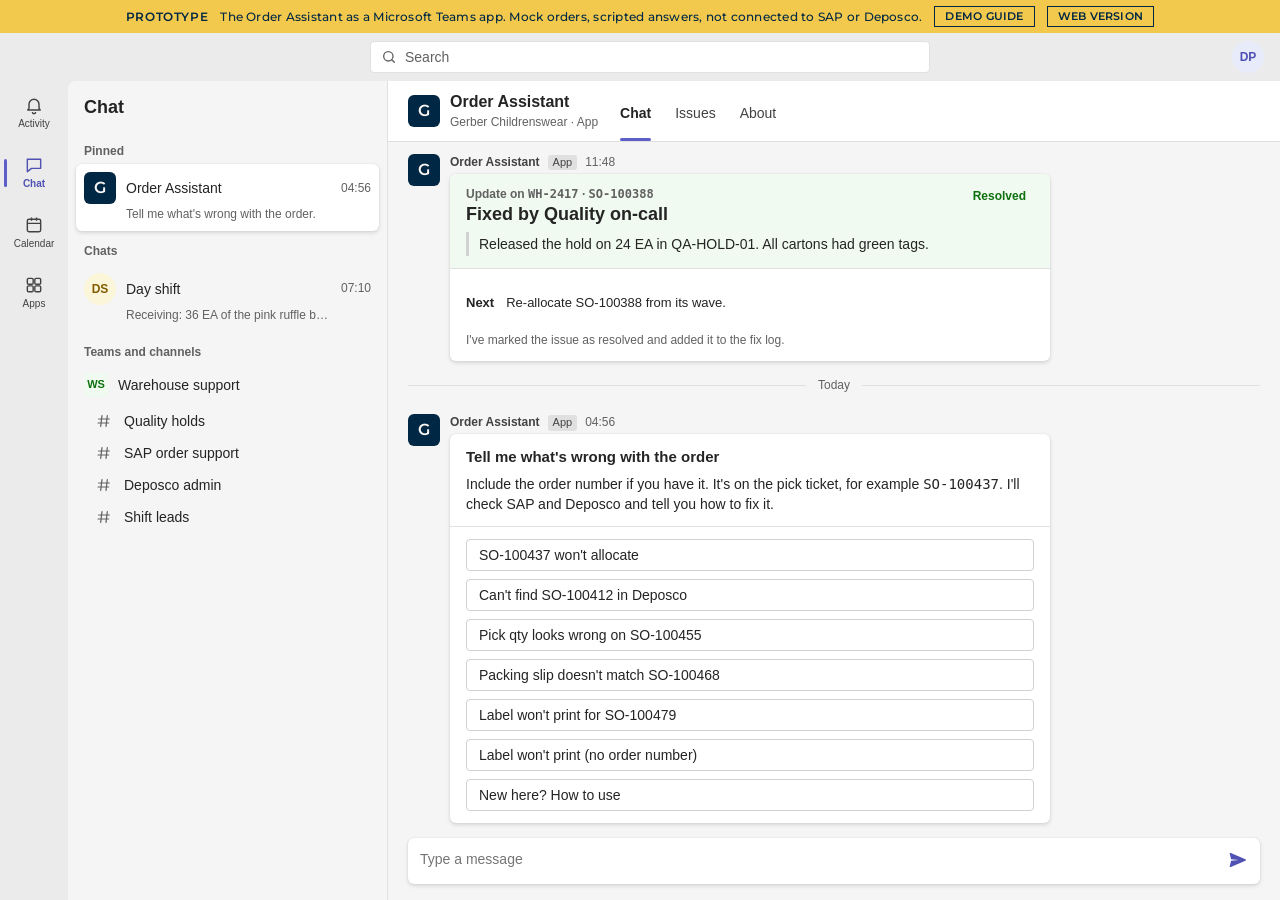
==== commit c9715bb6: "Add How to use panel to the prototype - Web: a How to use button in the prototype banner opens a sho" ====
--- a/teams.html
+++ b/teams.html
@@ -861,6 +861,11 @@
 
   function userSays(text) {
     push({ role: "user", kind: "text", text });
+    if (/^\s*(help|how to use|how do i use this\??|\?)\s*$/i.test(text)) {
+      push({ role: "bot", kind: "help" });
+      draw(true);
+      return;
+    }
     const c = issue;
     if (c && c.pending) {
       const { resolve } = c.pending;
@@ -1141,6 +1146,18 @@
           <div class="ac-actions"><button type="button" class="btn" data-act="escalate" data-issue="${c.id}" ${canEsc ? "" : "disabled"}>${c.status === "escalated" ? "Escalated" : "Escalate"}</button></div>
         </div>`;
       }
+      case "help":
+        return `<div class="ac"><div class="ac-sec acc"><div class="sub">How to use</div><h3>Use me when an order won't drop, allocate, pick, pack or ship</h3>
+            <p>Or when SAP and Deposco seem to disagree.</p></div>
+          <div class="ac-sec"><dl class="facts">
+            <dt>Start</dt><dd>Send the order number (<span class="mono">SO-…</span>) and what you see. Or just describe the problem and I'll ask.</dd>
+            <dt>Answer</dt><dd>Tap a suggested reply above the message box, or type your own.</dd>
+            <dt>Diagnosis</dt><dd>SAP is on the left, Deposco on the right. Rows marked ≠ are the mismatch. "Why it happened" explains it, and "Who can fix it" says who acts.</dd>
+            <dt>Steps</dt><dd>Each step says who does it. The grey path shows where to go in the system. Tick steps off as you go, then tell me whether that fixed it.</dd>
+            <dt>Escalate</dt><dd>I draft a ticket and post it to the right team's channel. Check it, add what you saw, and send. It's high priority when the order ships today.</dd>
+          </dl></div>
+          <div class="ac-sec"><p>I look things up in SAP and Deposco. I don't change them on my own: you or the system owner make the changes. Don't type customer personal details. The order number is enough.</p>
+            <span class="small">Type <b>help</b> any time to see this again. <a href="https://claude.ai/code/artifact/7d398cdb-688f-4f72-8004-f7b7e38defd5" target="_blank" rel="noopener">Full user guide</a></span></div></div>`;
       case "action":
         return `<div class="ac"><div class="ac-sec good"><h4>✓ ${esc(m.title)}</h4><p>${esc(m.detail)}</p><span class="small">Simulated assistant action</span></div></div>`;
       case "steps":
@@ -1375,7 +1392,8 @@
       { label: "Pick qty looks wrong on SO-100455", say: "Pick qty looks wrong on SO-100455, it says 10 each" },
       { label: "Packing slip doesn't match SO-100468", say: "Packing slip doesn't match SO-100468" },
       { label: "Label won't print for SO-100479", say: "Label won't print for SO-100479" },
-      { label: "Label won't print (no order number)", say: "The shipping label won't print" }
+      { label: "Label won't print (no order number)", say: "The shipping label won't print" },
+      { label: "New here? How to use", say: "help" }
     ]
   });
 
